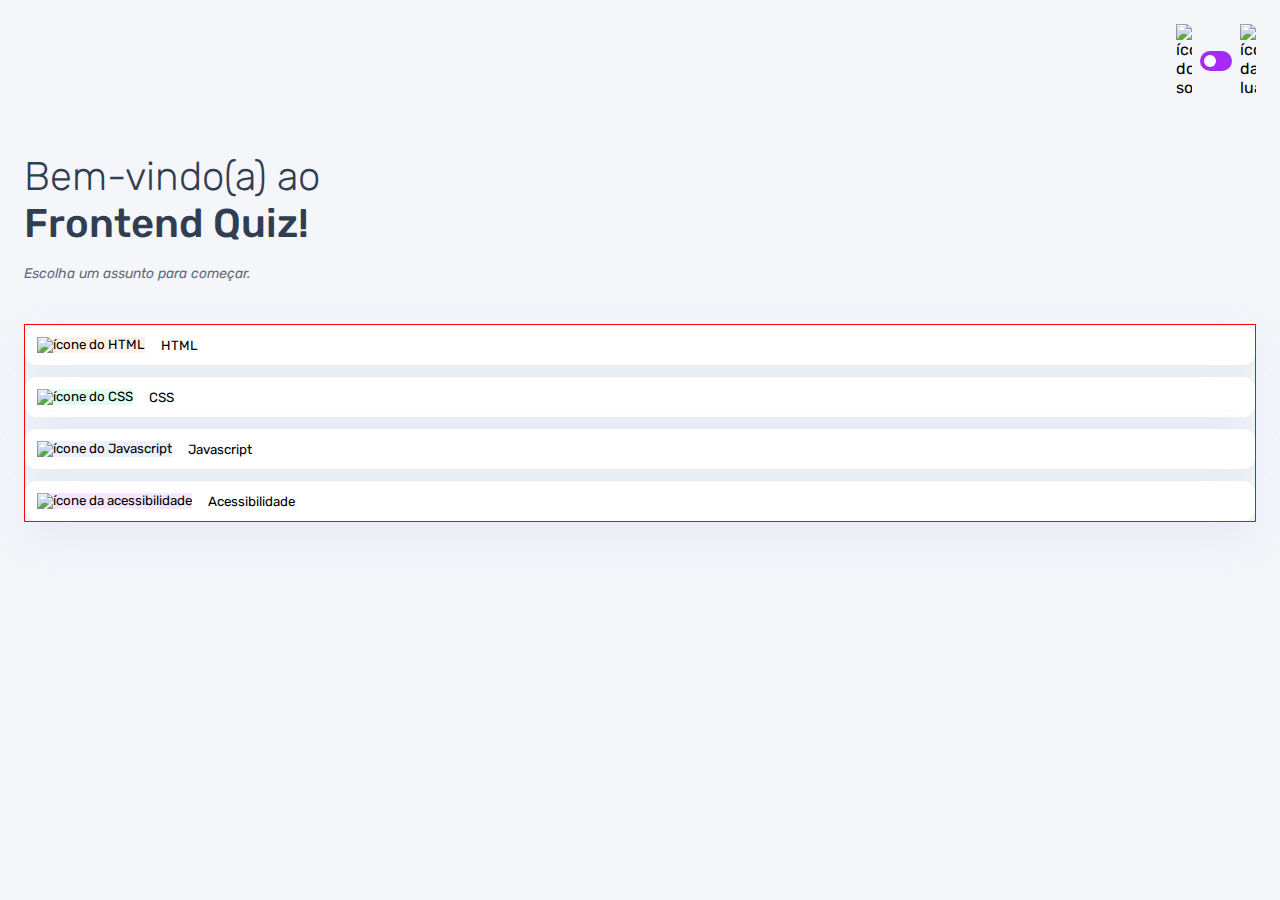
==== index.html @ 0a904156 "primeira parte da estilização dos botões de assunto" ====
<!DOCTYPE html>
<html lang="pt-BR">
<head>
    <meta charset="UTF-8">
    <meta name="viewport" content="width=device-width, initial-scale=1.0">
    <link rel="preconnect" href="https://fonts.googleapis.com">
    <link rel="preconnect" href="https://fonts.gstatic.com" crossorigin>
    <link href="https://fonts.googleapis.com/css2?family=Rubik:ital,wght@0,300..900;1,300..900&display=swap" rel="stylesheet">
    <link rel="stylesheet" href="style.css">
    <title>Quiz App</title>
</head>
<body>
    <header>
        <div class="tema">
            <img src="./assets/images/icon-sun-dark.svg" alt="ícone do sol">
            <button>
                <div></div>
            </button>
            <img src="./assets/images/icon-moon-dark.svg" alt="ícone da lua">
        </div>
    </header>

    <main>
        <section class="boas_vindas">
            <h1>
                Bem-vindo(a) ao <br> 
                <strong>Frontend Quiz!</strong>
            </h1>

            <p>Escolha um assunto para começar.</p>
        </section>

        <section class="assuntos">
            <button class="botao_html">
                <div>
                    <img src="./assets/images/icon-html.svg" alt="ícone do HTML">
                </div>
                HTML
            </button>

            <button class="botao_css">
                <div>
                    <img src="./assets/images/icon-css.svg" alt="ícone do CSS">
                </div>
                CSS
            </button>

            <button class="botao_javascript">
                <div>
                    <img src="./assets/images/icon-js.svg" alt="ícone do Javascript">
                </div>
                Javascript
            </button>

            <button class="botao_acessibilidade">
                <div>
                    <img src="./assets/images/icon-accessibility.svg" alt="ícone da acessibilidade">
                </div>
                Acessibilidade
            </button>
        </section>
    </main>
</body>
</html>
---- style.css ----
* {
    margin: 0;
    padding: 0;
    box-sizing: border-box;
    font-family: "Rubik", sans-serif;
    -webkit-font-smoothing: antialiased;
}

:root {
    --bg-color: #f4f6fa;
    --purple: #a729f5;
    --primary-text-color: #313e51;
    --secondary-text-color: #626c7f;
    --button-bg: #fff;
    --shadow: 0px 16px 40px 0px rgba(143, 160, 193, 0.14);
    --bg-html: #fff1e9;
    --bg-css: #e0fdef;
    --bg-javascript: #ebf0ff;
    --bg-acessibilidade: #f6e7ff;
    --white: #fff;
    --bg-mobile: url(./assets/images/pattern-background-mobile-light.svg);
}

body {
    height: 100svh;
    background: var(--bg-mobile) var(--bg-color);
    background-repeat: no-repeat;
    background-size: cover;
}

header {
    padding: 16px 24px;
    display: flex;
    justify-content: flex-end;
}

.tema {
    padding: 8px 0;
    display: flex;
    align-items: center;
    gap: 8px;
}

.tema img {
    width: 16px;
}

.tema button {
    height: 20px;
    width: 32px;
    background: var(--purple);
    border: 0;
    border-radius: 999px;
    padding: 4px;
}

.tema button div {
    background: var(--white);
    width: 12px;
    height: 12px;
    border-radius: 999px;
}

main {
    padding: 32px 24px;
}

.boas_vindas {
    margin-bottom: 40px;
}

.boas_vindas h1 {
    font-size: 40px;
    font-weight: 300;
    color: var(--primary-text-color);
    margin-bottom: 16px;
}

.boas_vindas h1 strong {
    font-weight: 500;
}

.boas_vindas p {
    color: var(--secondary-text-color);
    font-size: 14px;
    line-height: 150%;
    font-style: italic;
}

.assuntos {
    border: 1px solid red;

    display: flex;
    flex-direction: column;
    gap: 12px;
}

.assuntos button {
    border: none;
    background: var(--button-bg);
    display: flex;
    align-items: center;
    gap: 16px;
    padding: 12px;
    border-radius: 12px;
    box-shadow: var(--shadow);
}

.botao_html div {
    background: var(--bg-html);
}

.botao_css div {
    background: var(--bg-css);
}

.botao_javascript div {
    background: var(--bg-javascript);
}

.botao_acessibilidade div {
    background: var(--bg-acessibilidade);
}
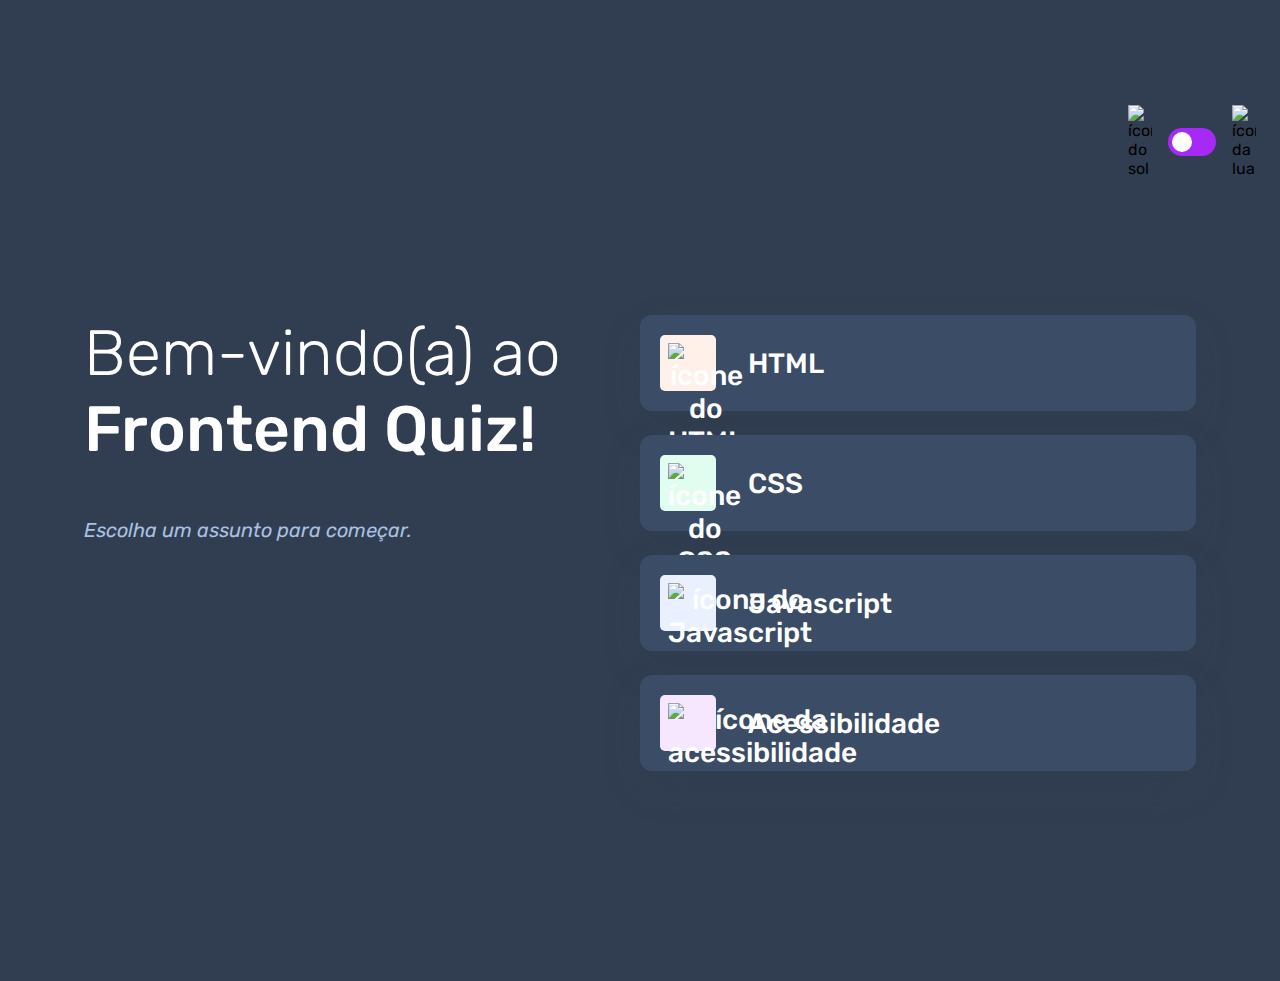
==== commit ab4bf657: "adptação das cores para o tema escuro" ====
--- a/index.html
+++ b/index.html
@@ -9,7 +9,7 @@
     <link rel="stylesheet" href="style.css">
     <title>Quiz App</title>
 </head>
-<body>
+<body class="escuro">
     <header>
         <div class="tema">
             <img src="./assets/images/icon-sun-dark.svg" alt="ícone do sol">
--- a/style.css
+++ b/style.css
@@ -19,6 +19,17 @@
     --bg-acessibilidade: #f6e7ff;
     --white: #fff;
     --bg-mobile: url(./assets/images/pattern-background-mobile-light.svg);
+    --bg-desktop: url(./assets/images/pattern-background-desktop-light.svg);
+}
+
+body.escuro {
+    --bg-color: #313e51;
+    --bg-mobile: url(./assets/images/pattern-background-mobile-dark.svg);
+    --bg-desktop: url(./assets/images/pattern-background-desktop-dark.svg);
+    --primary-text-color: #fff;
+    --secondary-text-color: #abc1e1;
+    --button-bg: #3b4d66;
+    --shadow: 0px 16px 40px 0px rgba(49, 62, 81, 0.14);
 }
 
 body {
@@ -88,8 +99,6 @@
 }
 
 .assuntos {
-    border: 1px solid red;
-
     display: flex;
     flex-direction: column;
     gap: 12px;
@@ -104,6 +113,20 @@
     padding: 12px;
     border-radius: 12px;
     box-shadow: var(--shadow);
+    font-size: 18px;
+    font-weight: 500;
+    color: var(--primary-text-color);
+}
+
+.assuntos button div {
+    width: 40px;
+    height: 40px;
+    padding: 5px;
+    border-radius: 5px;
+}
+
+.assuntos button img {
+    width: 100%;
 }
 
 .botao_html div {
@@ -120,4 +143,69 @@
 
 .botao_acessibilidade div {
     background: var(--bg-acessibilidade);
+}
+
+@media(min-width: 1100px) {
+    body {
+        background: var(--bg-desktop) var(--bg-color);
+        background-size: cover;
+        background-repeat: no-repeat;
+    }
+
+    header {
+        margin-block: 81px;
+    }
+
+    .tema {
+        gap: 16px;
+    }
+
+    .tema img {
+        width: 24px;
+    }
+
+    .tema button {
+        width: 48px;
+        height: 28px;
+    }
+
+    .tema button div {
+        width: 20px;
+        height: 20px;
+    }
+
+    main {
+        display: flex;
+        max-width: 1160px;
+        margin-inline: auto;
+    }
+
+    section {
+        width: 100%;
+    }
+
+    .boas_vindas h1 {
+        font-size: 64px;
+        margin-bottom: 48px;
+    }
+
+    .boas_vindas p {
+        font-size: 20px;
+    }
+
+    .assuntos {
+        gap: 24px;
+    }
+
+    .assuntos button {
+        font-size: 28px;
+        padding: 20px;
+        gap: 32px;
+    }
+
+    .assuntos button div {
+        width: 56px;
+        height: 56px;
+        padding: 8px;
+    }
 }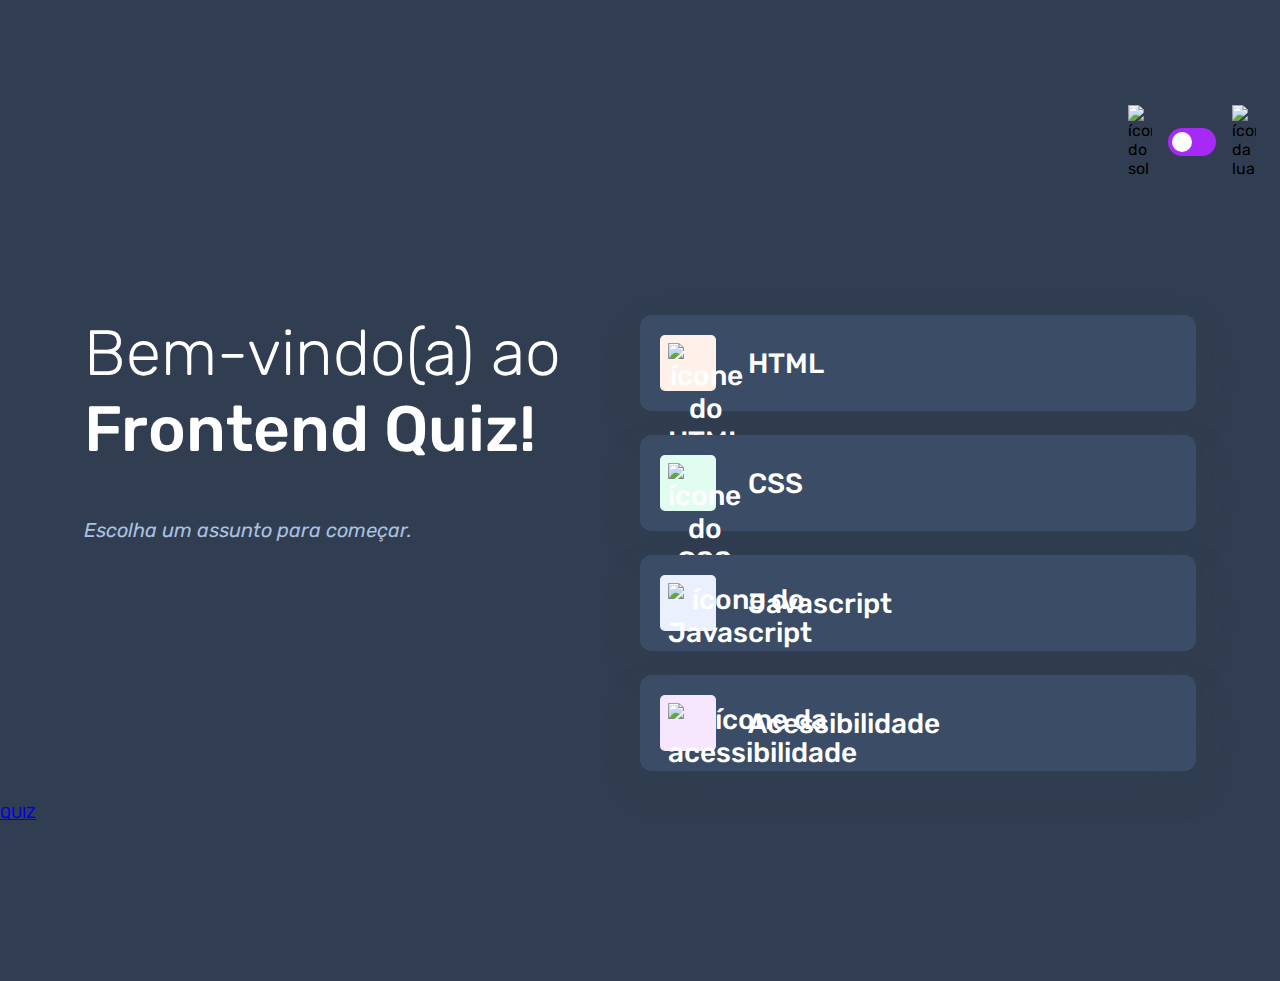
==== commit 08e85a06: "criação da página do quiz" ====
--- a/index.html
+++ b/index.html
@@ -60,5 +60,7 @@
             </button>
         </section>
     </main>
+    
+    <a href="./pages/quiz/quiz.html">QUIZ</a>
 </body>
 </html>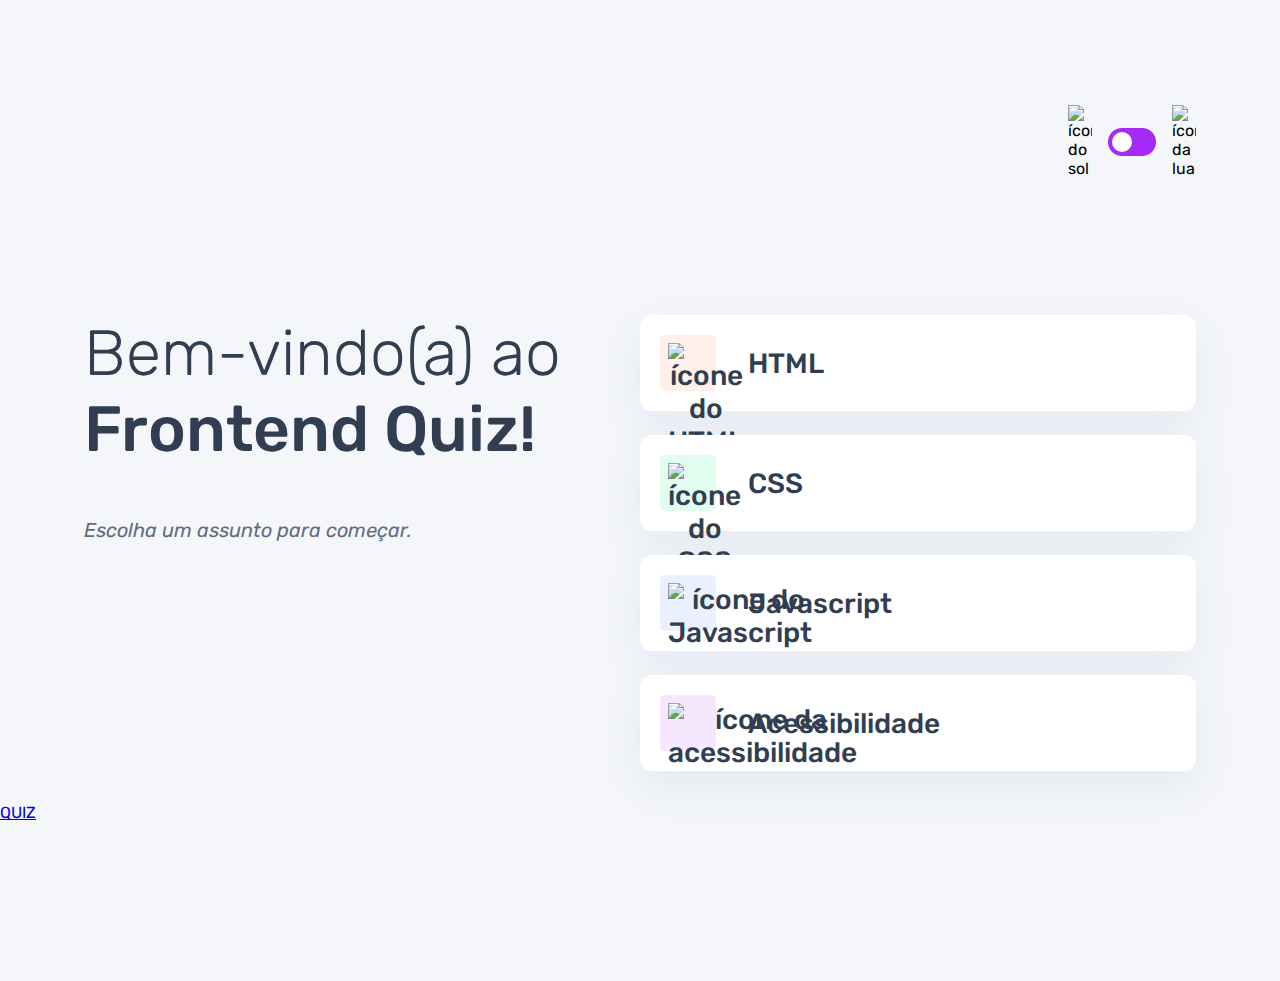
==== commit 9a8ddadd: "primeiros ajustes do tema no Javascript" ====
--- a/index.html
+++ b/index.html
@@ -7,9 +7,10 @@
     <link rel="preconnect" href="https://fonts.gstatic.com" crossorigin>
     <link href="https://fonts.googleapis.com/css2?family=Rubik:ital,wght@0,300..900;1,300..900&display=swap" rel="stylesheet">
     <link rel="stylesheet" href="style.css">
+    <script src="./script.js" defer></script>
     <title>Quiz App</title>
 </head>
-<body class="escuro">
+<body>
     <header>
         <div class="tema">
             <img src="./assets/images/icon-sun-dark.svg" alt="ícone do sol">
--- a/style.css
+++ b/style.css
@@ -43,6 +43,8 @@
     padding: 16px 24px;
     display: flex;
     justify-content: flex-end;
+    max-width: 1160px;
+    margin-inline: auto;
 }
 
 .tema {
@@ -63,6 +65,7 @@
     border: 0;
     border-radius: 999px;
     padding: 4px;
+    display: flex;
 }
 
 .tema button div {
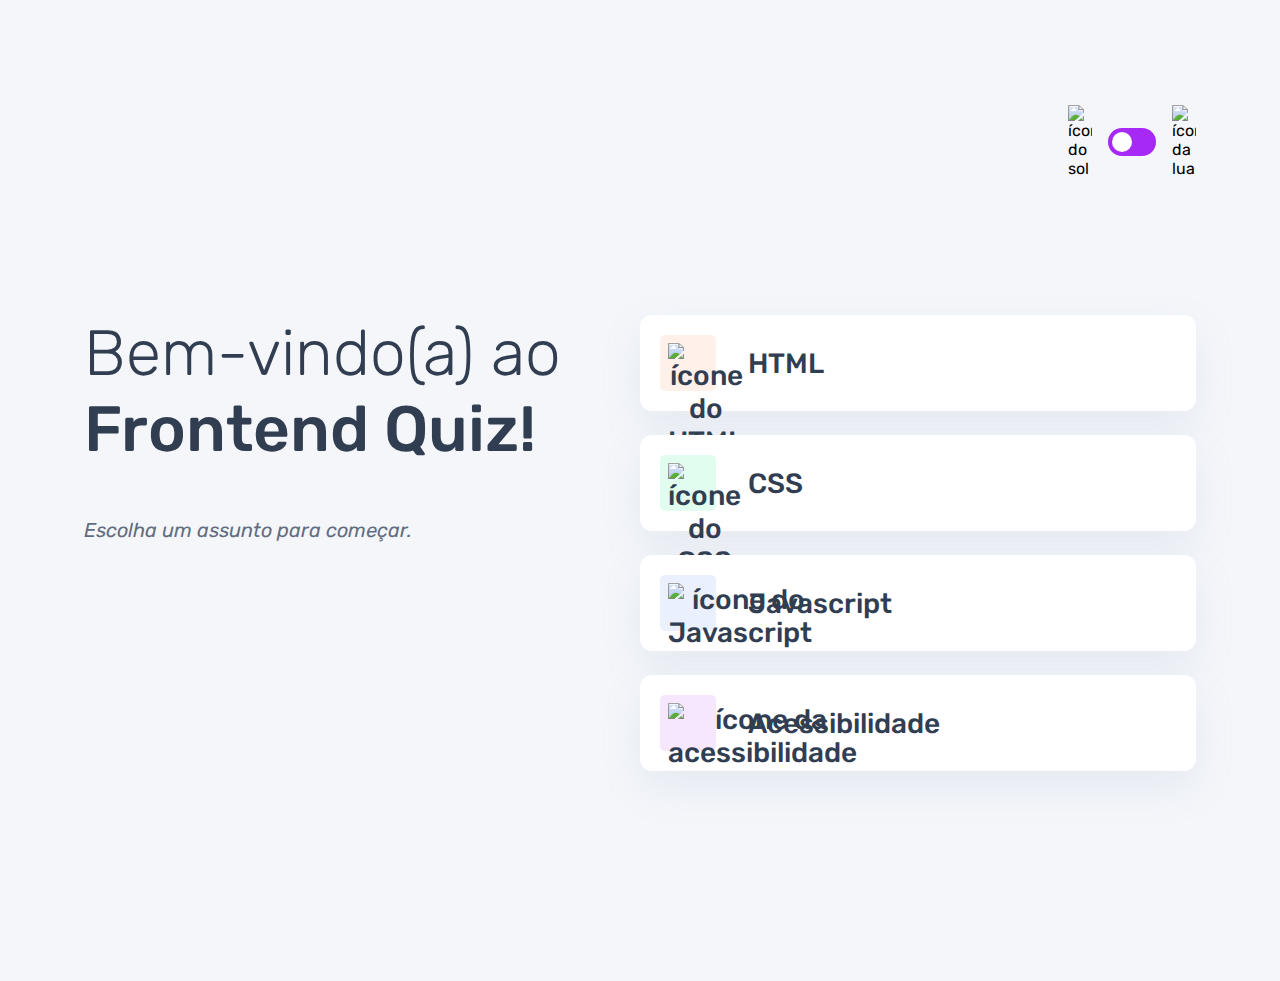
==== commit fe313817: "adicionada a função para escolher o tema do quiz no index.html" ====
--- a/index.html
+++ b/index.html
@@ -7,7 +7,7 @@
     <link rel="preconnect" href="https://fonts.gstatic.com" crossorigin>
     <link href="https://fonts.googleapis.com/css2?family=Rubik:ital,wght@0,300..900;1,300..900&display=swap" rel="stylesheet">
     <link rel="stylesheet" href="style.css">
-    <script src="./script.js" defer></script>
+    <script src="./script.js" type="module" defer></script>
     <title>Quiz App</title>
 </head>
 <body>
@@ -61,7 +61,5 @@
             </button>
         </section>
     </main>
-    
-    <a href="./pages/quiz/quiz.html">QUIZ</a>
 </body>
 </html>--- a/style.css
+++ b/style.css
@@ -66,6 +66,7 @@
     border-radius: 999px;
     padding: 4px;
     display: flex;
+    cursor: pointer;
 }
 
 .tema button div {
@@ -119,6 +120,7 @@
     font-size: 18px;
     font-weight: 500;
     color: var(--primary-text-color);
+    cursor: pointer;
 }
 
 .assuntos button div {
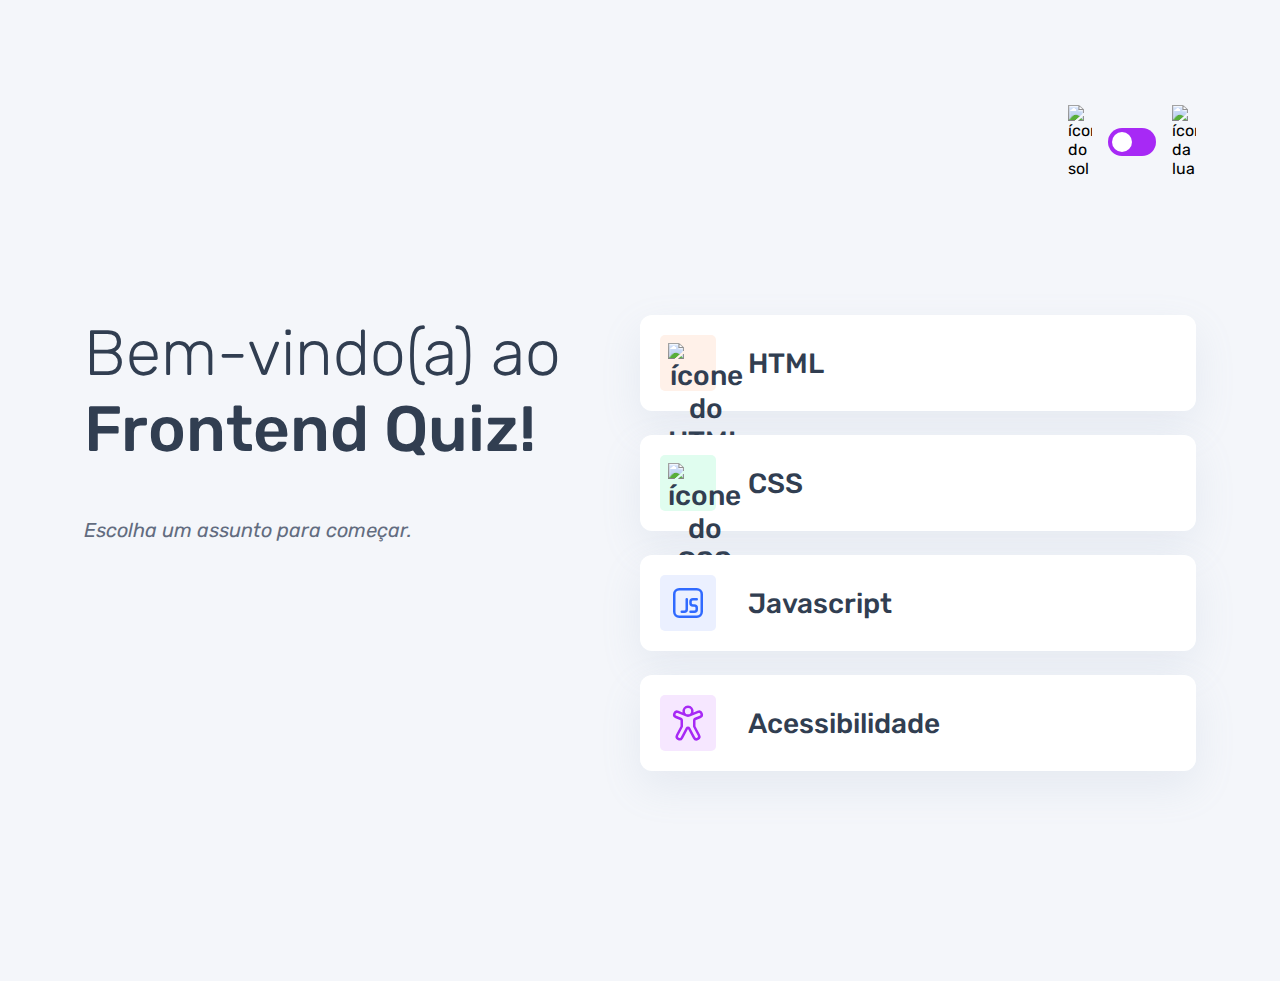
==== commit 40afdcb5: "alteração dinâmica do assunto da página" ====
--- a/index.html
+++ b/index.html
@@ -48,14 +48,14 @@
 
             <button class="botao_javascript">
                 <div>
-                    <img src="./assets/images/icon-js.svg" alt="ícone do Javascript">
+                    <img src="./assets/images/icon-javascript.svg" alt="ícone do Javascript">
                 </div>
                 Javascript
             </button>
 
             <button class="botao_acessibilidade">
                 <div>
-                    <img src="./assets/images/icon-accessibility.svg" alt="ícone da acessibilidade">
+                    <img src="./assets/images/icon-acessibilidade.svg" alt="ícone da acessibilidade">
                 </div>
                 Acessibilidade
             </button>
